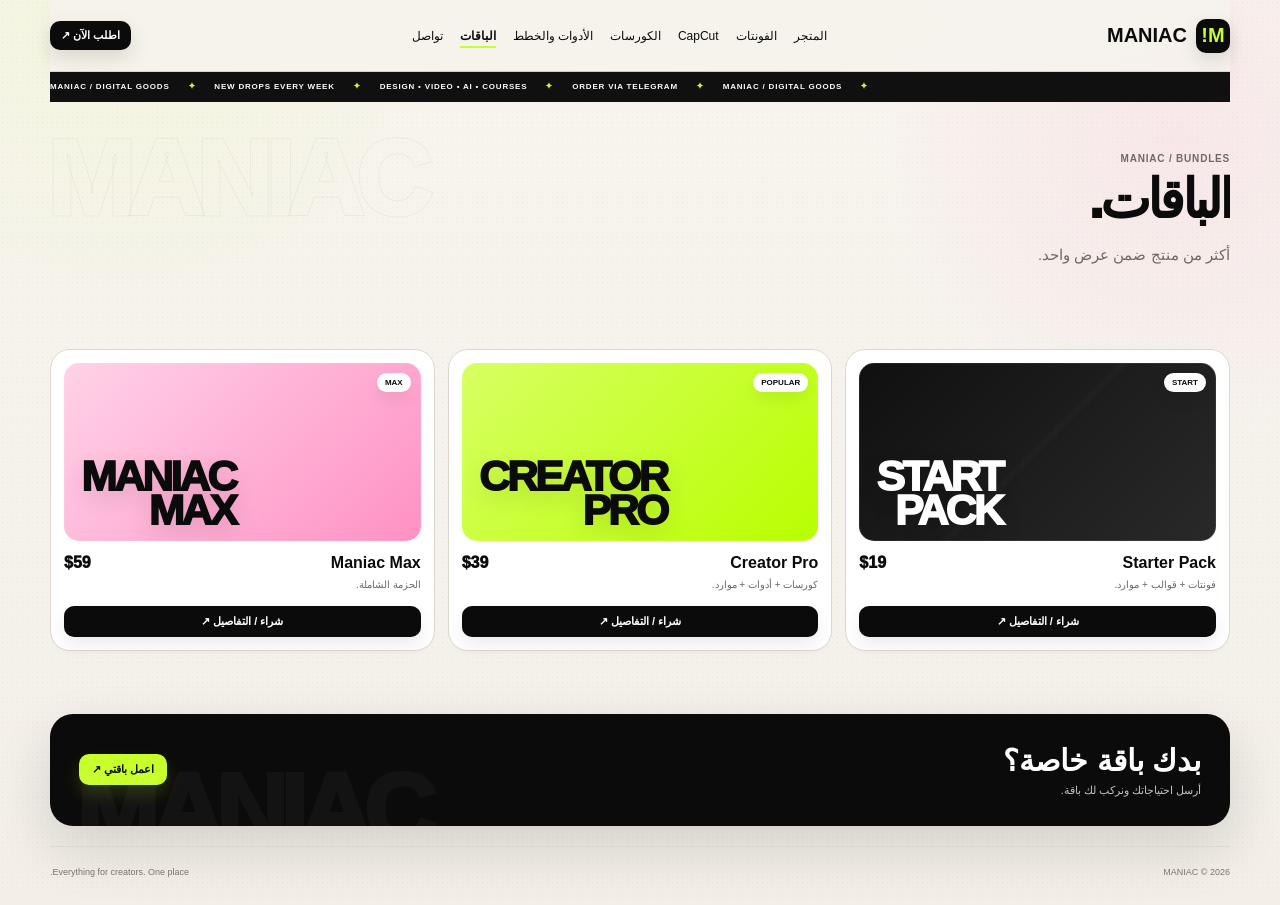
==== bundles.html @ 2a1a7b16 "Migrate Maniac to root-domain GitHub Pages" ====
<!doctype html><html lang="ar" dir="rtl"><head><meta charset="utf-8"><meta name="viewport" content="width=device-width,initial-scale=1"><title>الباقات. — Maniac</title><link rel="stylesheet" href="style.css"></head><body><div class="wrap"><nav><a class="logo" href="index.html"><span class="logoMark">M!</span><span>MANIAC</span></a><div class="nav"><a class="" href="shop.html">المتجر</a><a class="" href="fonts.html">الفونتات</a><a class="" href="capcut.html">CapCut</a><a class="" href="courses.html">الكورسات</a><a class="" href="tools.html">الأدوات والخطط</a><a class="active" href="bundles.html">الباقات</a><a class="" href="contact.html">تواصل</a></div><a class="navBtn" href="https://t.me/aabrahamdrbaa" target="_blank">اطلب الآن ↗</a></nav><div class="ticker"><div class="tickerTrack"><span>MANIAC / DIGITAL GOODS</span><i>✦</i><span>NEW DROPS EVERY WEEK</span><i>✦</i><span>DESIGN • VIDEO • AI • COURSES</span><i>✦</i><span>ORDER VIA TELEGRAM</span><i>✦</i><span>MANIAC / DIGITAL GOODS</span><i>✦</i></div></div><main><section class="pageHead"><span class="eyebrow">MANIAC / BUNDLES</span><h1>الباقات.</h1><p>أكثر من منتج ضمن عرض واحد.</p></section><section class="section"><div class="products"><article class="card"><div class="visual black"><span class="sticker">START</span><div class="art">START<br>PACK</div></div><div class="row"><div><h3>Starter Pack</h3><p>فونتات + قوالب + موارد.</p></div><div class="price">$19</div></div><a class="buy" href="https://t.me/aabrahamdrbaa" target="_blank">شراء / التفاصيل ↗</a></article><article class="card"><div class="visual lime"><span class="sticker">POPULAR</span><div class="art">CREATOR<br>PRO</div></div><div class="row"><div><h3>Creator Pro</h3><p>كورسات + أدوات + موارد.</p></div><div class="price">$39</div></div><a class="buy" href="https://t.me/aabrahamdrbaa" target="_blank">شراء / التفاصيل ↗</a></article><article class="card"><div class="visual pink"><span class="sticker">MAX</span><div class="art">MANIAC<br>MAX</div></div><div class="row"><div><h3>Maniac Max</h3><p>الحزمة الشاملة.</p></div><div class="price">$59</div></div><a class="buy" href="https://t.me/aabrahamdrbaa" target="_blank">شراء / التفاصيل ↗</a></article></div></section><section class="banner"><div><h2>بدك باقة خاصة؟</h2><p>أرسل احتياجاتك ونركب لك باقة.</p></div><a class="bannerBtn" href="https://t.me/aabrahamdrbaa" target="_blank">اعمل باقتي ↗</a></section></main><footer><span>MANIAC © 2026</span><span>Everything for creators. One place.</span></footer></div><div class="mobileBar"><a href="shop.html">المتجر</a><a href="bundles.html">الباقات</a><a class="mobileOrder" href="https://t.me/aabrahamdrbaa" target="_blank" rel="noopener">Telegram ↗</a></div></body></html>
---- style.css ----
:root{--ink:#0b0b0b;--paper:#f6f3ed;--muted:#6e6a63;--line:#ddd8cf;--lime:#c7ff2a;--pink:#ff4da6}*{box-sizing:border-box}body{margin:0;background:var(--paper);color:var(--ink);font-family:Inter,Arial,sans-serif;font-size:15px}a{text-decoration:none;color:inherit}.wrap{width:min(1180px,calc(100% - 34px));margin:auto}nav{height:72px;display:flex;align-items:center;justify-content:space-between;border-bottom:1px solid var(--line);gap:14px}.logo{display:flex;gap:9px;align-items:center;font-weight:900;font-size:20px;white-space:nowrap}.logoMark{width:34px;height:34px;border-radius:10px;background:#0b0b0b;color:var(--lime);display:grid;place-items:center}.nav{display:flex;gap:17px;font-size:12px;overflow:auto;white-space:nowrap;max-width:58vw}.nav a.active,.nav a:hover{font-weight:800}.navBtn,.buy{background:#0b0b0b;color:#fff;border-radius:10px;font-weight:800}.navBtn{padding:8px 11px;font-size:11px}.hero{padding:62px 0 34px;display:grid;grid-template-columns:1.2fr .8fr;gap:28px}.kicker{display:inline-flex;gap:6px;align-items:center;background:#fff;border:1px solid #cfc9bf;border-radius:99px;padding:6px 10px;font-size:10px;font-weight:800}.kicker i{width:6px;height:6px;border-radius:50%;background:var(--lime)}h1{font-size:clamp(44px,6.7vw,82px);line-height:.98;letter-spacing:-3.7px;margin:21px 0 17px;font-weight:950}.accent{position:relative;z-index:1}.accent:after{content:"";position:absolute;left:0;right:0;bottom:3px;height:13px;background:var(--lime);z-index:-1;transform:skewX(-8deg)}.lead,.pageHead p{font-size:15px;line-height:1.85;color:var(--muted);max-width:650px}.heroSide{background:#0b0b0b;color:#fff;border-radius:24px;padding:21px;min-height:305px;position:relative;overflow:hidden}.heroSide:before{content:"";position:absolute;width:220px;height:220px;border-radius:50%;background:var(--pink);filter:blur(52px);opacity:.3;left:-60px;bottom:-85px}.mini,.bigWord,.sideText,.pillRow{position:relative;z-index:2}.mini{display:flex;justify-content:space-between;color:#bbb7b0;font-size:10px}.bigWord{font-size:53px;font-weight:950;line-height:.9;letter-spacing:-3px;margin-top:58px}.bigWord span{color:var(--lime)}.sideText{font-size:12px;color:#c9c5bd;line-height:1.6;margin-top:17px}.pillRow{display:flex;gap:6px;flex-wrap:wrap;margin-top:14px}.pill,.tag{border-radius:99px;padding:6px 8px;font-size:9px}.pill{border:1px solid rgba(255,255,255,.14);color:#dedbd3}.tag{display:inline-block;background:#fff;border:1px solid rgba(0,0,0,.12);color:#444}.section{padding:53px 0}.head{display:flex;justify-content:space-between;align-items:end;margin-bottom:18px}.head h2{font-size:28px;margin:0}.head p{font-size:12px;color:var(--muted);margin:0}.pageHead{padding:46px 0 12px}.eyebrow{font-size:10px;color:var(--muted);font-weight:800;letter-spacing:.08em}.pageHead h1{font-size:54px;margin:8px 0 10px}.grid{display:grid;grid-template-columns:repeat(4,1fr);gap:10px}.cat{background:#fff;border:1px solid var(--line);border-radius:17px;padding:14px;min-height:132px;display:flex;flex-direction:column;justify-content:space-between}.icon{width:37px;height:37px;border-radius:11px;background:#0b0b0b;color:var(--lime);display:grid;place-items:center;font-weight:900;font-size:11px}.cat h3{font-size:14px;margin:11px 0 3px}.cat span{font-size:10px;color:var(--muted)}.products{display:grid;grid-template-columns:repeat(3,1fr);gap:13px}.card{background:#fff;border:1px solid var(--line);border-radius:20px;padding:13px}.visual{height:178px;border-radius:15px;position:relative;overflow:hidden;margin-bottom:13px}.black{background:linear-gradient(135deg,#101010,#292929)}.lime{background:linear-gradient(135deg,#d8ff62,#b8ff00)}.pink{background:linear-gradient(135deg,#ffd2e8,#ff91c3)}.sticker{position:absolute;top:10px;right:10px;background:#fff;border-radius:99px;padding:5px 8px;font-size:8px;font-weight:900}.art{position:absolute;left:17px;bottom:13px;font-size:43px;font-weight:950;line-height:.8;letter-spacing:-3px}.black .art{color:#fff}.lime .art,.pink .art{color:#0b0b0b}.row{display:flex;justify-content:space-between;gap:8px}.card h3{font-size:16px;margin:0 0 4px}.card p{font-size:10px;line-height:1.7;color:var(--muted);margin:0}.price{font-size:16px;font-weight:950;white-space:nowrap}.buy{display:block;text-align:center;padding:9px;margin-top:13px;font-size:11px}.note{font-size:8px;line-height:1.5;color:#8a867e;margin-top:9px}.split{display:grid;grid-template-columns:1fr 1fr;gap:13px}.panel{background:#fff;border:1px solid var(--line);border-radius:19px;padding:19px}.dark{background:#0b0b0b!important;color:#fff;border-color:#0b0b0b!important}.panel p{font-size:11px;line-height:1.8;color:var(--muted);margin:0}.dark p{color:#c6c1b9}.banner{background:#0b0b0b;color:#fff;border-radius:23px;padding:29px;display:flex;justify-content:space-between;align-items:center;gap:18px;margin:10px 0 20px}.banner h2{font-size:30px;margin:0 0 6px}.banner p{font-size:11px;color:#c6c1b9;margin:0}.bannerBtn{background:var(--lime);color:#0b0b0b;padding:9px 13px;border-radius:10px;font-size:11px;font-weight:900;white-space:nowrap}footer{border-top:1px solid var(--line);padding:20px 0 28px;display:flex;justify-content:space-between;color:#78736b;font-size:9px}@media(max-width:900px){.hero{grid-template-columns:1fr}.products{grid-template-columns:1fr 1fr}.grid{grid-template-columns:1fr 1fr}}@media(max-width:620px){.wrap{width:calc(100% - 20px)}nav{height:63px}.logo{font-size:18px}.logoMark{width:31px;height:31px}.nav{gap:12px;font-size:9px;max-width:47vw}.navBtn{font-size:10px;padding:7px 9px}.hero{padding:42px 0 20px}h1{font-size:clamp(39px,12.7vw,56px);letter-spacing:-2.5px}.lead{font-size:13px}.heroSide{min-height:230px;padding:17px;border-radius:19px}.bigWord{font-size:43px;margin-top:42px}.sideText{font-size:10px}.pill{font-size:8px}.section{padding:41px 0}.head{display:block}.head h2{font-size:24px;margin-bottom:5px}.pageHead{padding:35px 0 12px}.pageHead h1{font-size:39px;letter-spacing:-2px}.grid{gap:8px}.cat{padding:11px;min-height:112px;border-radius:14px}.icon{width:31px;height:31px}.cat h3{font-size:12px}.cat span{font-size:9px}.products{grid-template-columns:1fr}.visual{height:155px}.art{font-size:38px}.card h3{font-size:14px}.buy{font-size:10px;padding:8px}.split{grid-template-columns:1fr}.banner{display:block;padding:23px;border-radius:19px}.banner h2{font-size:24px}.bannerBtn{display:inline-block;margin-top:13px}footer{display:block}footer span{display:block;margin-top:5px}}
body{position:relative;background:radial-gradient(circle at 10% 0%,rgba(199,255,42,.09),transparent 24%),radial-gradient(circle at 92% 15%,rgba(255,77,166,.08),transparent 22%),linear-gradient(180deg,#f8f5ef 0%,var(--paper) 42%,#f3efe8 100%)}
body:before{content:"";position:fixed;inset:0;pointer-events:none;z-index:0;opacity:.3;background-image:radial-gradient(rgba(11,11,11,.12) .55px,transparent .55px);background-size:5px 5px;mix-blend-mode:multiply}
.wrap,nav,main,footer{position:relative;z-index:1}
nav{position:sticky;top:0;z-index:50;background:rgba(246,243,237,.86);backdrop-filter:blur(18px);-webkit-backdrop-filter:blur(18px);box-shadow:0 10px 28px rgba(11,11,11,.04)}
nav:after{content:"";position:absolute;left:0;right:0;bottom:-1px;height:1px;background:linear-gradient(90deg,transparent,#cfc8bc,transparent)}
.logoMark{box-shadow:0 7px 18px rgba(11,11,11,.12);transition:.25s}.logo:hover .logoMark{transform:rotate(-8deg) scale(1.05)}
.nav a{position:relative;padding:8px 0}.nav a:after{content:"";position:absolute;right:0;left:0;bottom:3px;height:2px;background:var(--lime);transform:scaleX(0);transform-origin:right;transition:.2s}.nav a:hover:after,.nav a.active:after{transform:scaleX(1)}
.navBtn{box-shadow:0 8px 20px rgba(11,11,11,.12);transition:.2s}.navBtn:hover{transform:translateY(-2px);box-shadow:0 12px 24px rgba(11,11,11,.17)}
.ticker{overflow:hidden;border-bottom:1px solid var(--line);background:#111;color:#fff;height:29px;display:flex;align-items:center}.tickerTrack{display:flex;align-items:center;gap:17px;white-space:nowrap;min-width:max-content;font-size:8px;font-weight:800;letter-spacing:.12em;animation:marquee 28s linear infinite}.ticker i{color:var(--lime);font-style:normal}@keyframes marquee{from{transform:translateX(0)}to{transform:translateX(-50%)}}
.hero{position:relative;isolation:isolate}.hero:before{content:"MANIAC";position:absolute;z-index:-1;left:-35px;top:20px;font-size:clamp(130px,20vw,250px);font-weight:950;letter-spacing:-14px;line-height:.75;color:transparent;-webkit-text-stroke:1px rgba(11,11,11,.055);pointer-events:none}
.hero>div:first-child{animation:rise .65s ease both}.heroSide{box-shadow:0 24px 65px rgba(11,11,11,.14);transform:rotate(-1deg);transition:.35s}.heroSide:hover{transform:translateY(-4px) rotate(0deg)}.heroSide:before{animation:float 7s ease-in-out infinite}
@keyframes rise{from{opacity:0;transform:translateY(15px)}to{opacity:1;transform:none}}@keyframes float{0%,100%{transform:translate(0,0)}50%{transform:translate(13px,-12px)}}
.featureLine{margin:0 0 18px;border-top:1px solid var(--line);border-bottom:1px solid var(--line);padding:12px 4px;display:flex;justify-content:space-between;gap:12px;overflow:hidden;color:#7a746c;font-size:9px;letter-spacing:.07em}.featureLine span{color:#9b958c}.featureLine b{color:#211f1c;font-size:9px}
.grid .cat,.card,.panel{box-shadow:0 2px 0 rgba(11,11,11,.015);transition:transform .22s ease,box-shadow .22s ease,border-color .22s ease}.grid .cat{position:relative;overflow:hidden}.grid .cat:before{content:"";position:absolute;right:0;top:0;width:0;height:2px;background:var(--lime);transition:.25s}.grid .cat:hover:before{width:100%}
.grid .cat:nth-child(3n) .icon{background:var(--pink);color:#0b0b0b}.grid .cat:nth-child(4n) .icon{background:var(--lime);color:#0b0b0b}.grid .cat:hover,.card:hover,.panel:hover{transform:translateY(-4px);box-shadow:0 18px 34px rgba(18,14,10,.08);border-color:#cbc4b8}
.visual{box-shadow:inset 0 0 0 1px rgba(255,255,255,.08)}.visual:after{content:"";position:absolute;inset:0;opacity:.35;background:linear-gradient(135deg,transparent 0 48%,rgba(255,255,255,.08) 49% 50%,transparent 51%),repeating-linear-gradient(90deg,transparent 0 31px,rgba(255,255,255,.055) 32px,transparent 33px)}.black:after{opacity:.25}.lime:after,.pink:after{opacity:.18}
.sticker{box-shadow:0 7px 15px rgba(0,0,0,.07)}.art{z-index:2;text-shadow:0 8px 25px rgba(0,0,0,.12)}
.buy{position:relative;overflow:hidden;transition:.2s;box-shadow:0 8px 18px rgba(11,11,11,.08)}.buy:hover{transform:translateY(-2px);box-shadow:0 12px 22px rgba(11,11,11,.16)}
.banner{box-shadow:0 22px 55px rgba(11,11,11,.14)}.banner:after{content:"MANIAC";position:absolute;left:25px;bottom:-42px;font-size:100px;font-weight:950;color:rgba(255,255,255,.035);letter-spacing:-8px;pointer-events:none}.bannerBtn{box-shadow:0 9px 18px rgba(199,255,42,.16);transition:.2s}.bannerBtn:hover{transform:translateY(-2px);box-shadow:0 13px 25px rgba(199,255,42,.24)}
.pageHead{position:relative;overflow:hidden}.pageHead:after{content:"MANIAC";position:absolute;left:-4px;top:18px;font-size:105px;font-weight:950;letter-spacing:-7px;color:transparent;-webkit-text-stroke:1px rgba(11,11,11,.045);pointer-events:none}.pageHead>*{position:relative;z-index:1}
.mobileBar{display:none}
@media(max-width:620px){
 body{padding-bottom:56px}.ticker{height:26px}.tickerTrack{font-size:7px;gap:13px}.hero:before{font-size:92px;left:-8px;top:30px;letter-spacing:-7px}.featureLine{justify-content:flex-start;gap:9px;overflow:auto;white-space:nowrap;padding:10px 2px}.featureLine b{font-size:8px}.pageHead:after{font-size:70px;top:20px;letter-spacing:-5px}
 .heroSide{transform:none}
 .mobileBar{position:fixed;display:grid;grid-template-columns:1fr 1fr 1.45fr;gap:6px;left:8px;right:8px;bottom:8px;padding:7px;background:rgba(11,11,11,.92);border:1px solid rgba(255,255,255,.1);border-radius:15px;box-shadow:0 15px 35px rgba(0,0,0,.2);backdrop-filter:blur(14px);z-index:80}
 .mobileBar a{color:#fff;text-align:center;padding:8px 5px;border-radius:9px;font-size:10px}.mobileBar .mobileOrder{background:var(--lime);color:#0b0b0b;font-weight:900}
}

/* 2026-09-21 mobile/bidi stability patch */
bdi{unicode-bidi:isolate}
.ticker{position:relative;display:flex;align-items:center;width:100%;height:30px;overflow:hidden;background:#111!important;color:#fff!important;border-bottom:1px solid #111;direction:ltr}
.tickerTrack{direction:ltr!important;display:flex!important;align-items:center;gap:18px;width:max-content;min-width:max-content;white-space:nowrap;flex-wrap:nowrap;font-size:8px;font-weight:800;letter-spacing:.1em;line-height:1;animation:marquee 24s linear infinite}
.tickerTrack span,.tickerTrack i{flex:0 0 auto;display:inline-block}
.tickerTrack i{color:var(--lime);font-style:normal;font-size:9px}
.featureLine{direction:ltr;display:grid;grid-template-columns:repeat(4,minmax(0,1fr));align-items:center;gap:10px;padding:11px 2px;overflow:visible;white-space:nowrap}
.featureItem{display:flex;align-items:baseline;justify-content:center;gap:6px;min-width:0;white-space:nowrap}
.featureItem span{direction:ltr;color:#9b958c;font-variant-numeric:tabular-nums}
.featureItem b{direction:rtl;unicode-bidi:isolate;color:#211f1c;font-size:9px}
.hero h1 bdi{unicode-bidi:isolate;direction:ltr;display:inline-block}
@media(max-width:620px){
  .ticker{height:27px}
  .tickerTrack{gap:14px;font-size:7px;letter-spacing:.08em;animation-duration:21s}
  .featureLine{grid-template-columns:repeat(4,minmax(105px,1fr));gap:8px;overflow-x:auto;overflow-y:hidden;scrollbar-width:none;padding:9px 1px}
  .featureLine::-webkit-scrollbar{display:none}
  .featureItem{justify-content:flex-start;gap:5px}
  .featureItem b{font-size:8px}
  h1{font-size:clamp(38px,11.3vw,52px);letter-spacing:-2.3px}
}
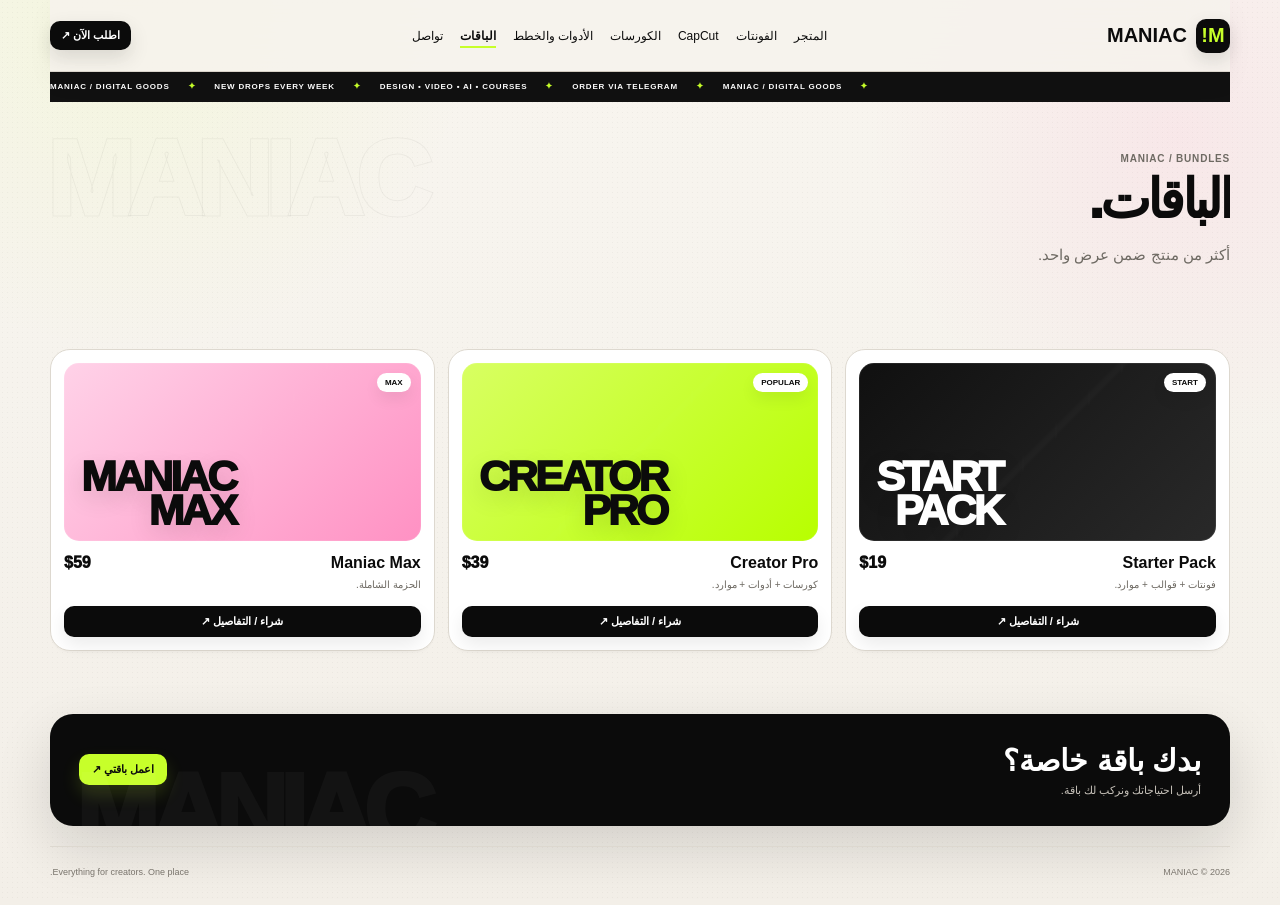
==== commit 47d32fc4: "Polish MANIAC site UX and accessibility" ====
--- a/bundles.html
+++ b/bundles.html
@@ -1 +1 @@
-<!doctype html><html lang="ar" dir="rtl"><head><meta charset="utf-8"><meta name="viewport" content="width=device-width,initial-scale=1"><title>الباقات. — Maniac</title><link rel="stylesheet" href="style.css"></head><body><div class="wrap"><nav><a class="logo" href="index.html"><span class="logoMark">M!</span><span>MANIAC</span></a><div class="nav"><a class="" href="shop.html">المتجر</a><a class="" href="fonts.html">الفونتات</a><a class="" href="capcut.html">CapCut</a><a class="" href="courses.html">الكورسات</a><a class="" href="tools.html">الأدوات والخطط</a><a class="active" href="bundles.html">الباقات</a><a class="" href="contact.html">تواصل</a></div><a class="navBtn" href="https://t.me/aabrahamdrbaa" target="_blank">اطلب الآن ↗</a></nav><div class="ticker"><div class="tickerTrack"><span>MANIAC / DIGITAL GOODS</span><i>✦</i><span>NEW DROPS EVERY WEEK</span><i>✦</i><span>DESIGN • VIDEO • AI • COURSES</span><i>✦</i><span>ORDER VIA TELEGRAM</span><i>✦</i><span>MANIAC / DIGITAL GOODS</span><i>✦</i></div></div><main><section class="pageHead"><span class="eyebrow">MANIAC / BUNDLES</span><h1>الباقات.</h1><p>أكثر من منتج ضمن عرض واحد.</p></section><section class="section"><div class="products"><article class="card"><div class="visual black"><span class="sticker">START</span><div class="art">START<br>PACK</div></div><div class="row"><div><h3>Starter Pack</h3><p>فونتات + قوالب + موارد.</p></div><div class="price">$19</div></div><a class="buy" href="https://t.me/aabrahamdrbaa" target="_blank">شراء / التفاصيل ↗</a></article><article class="card"><div class="visual lime"><span class="sticker">POPULAR</span><div class="art">CREATOR<br>PRO</div></div><div class="row"><div><h3>Creator Pro</h3><p>كورسات + أدوات + موارد.</p></div><div class="price">$39</div></div><a class="buy" href="https://t.me/aabrahamdrbaa" target="_blank">شراء / التفاصيل ↗</a></article><article class="card"><div class="visual pink"><span class="sticker">MAX</span><div class="art">MANIAC<br>MAX</div></div><div class="row"><div><h3>Maniac Max</h3><p>الحزمة الشاملة.</p></div><div class="price">$59</div></div><a class="buy" href="https://t.me/aabrahamdrbaa" target="_blank">شراء / التفاصيل ↗</a></article></div></section><section class="banner"><div><h2>بدك باقة خاصة؟</h2><p>أرسل احتياجاتك ونركب لك باقة.</p></div><a class="bannerBtn" href="https://t.me/aabrahamdrbaa" target="_blank">اعمل باقتي ↗</a></section></main><footer><span>MANIAC © 2026</span><span>Everything for creators. One place.</span></footer></div><div class="mobileBar"><a href="shop.html">المتجر</a><a href="bundles.html">الباقات</a><a class="mobileOrder" href="https://t.me/aabrahamdrbaa" target="_blank" rel="noopener">Telegram ↗</a></div></body></html>+<!doctype html><html lang="ar" dir="rtl"><head><meta charset="utf-8"><meta name="viewport" content="width=device-width,initial-scale=1"><title>الباقات. — Maniac</title><meta name="description" content="باقات MANIAC التي تجمع أكثر من منتج أو مورد ضمن عرض واحد، مع إمكانية طلب باقة مخصصة."><meta name="theme-color" content="#f6f3ed"><link rel="stylesheet" href="style.css?v=20260921c"></head><body><a class="skipLink" href="#main-content">تخطى إلى المحتوى</a><div class="wrap"><header><nav aria-label="التنقل الرئيسي"><a class="logo" href="index.html"><span class="logoMark" lang="en">M!</span><span lang="en">MANIAC</span></a><div class="nav"><a href="shop.html">المتجر</a><a href="fonts.html">الفونتات</a><a href="capcut.html">CapCut</a><a href="courses.html">الكورسات</a><a href="tools.html">الأدوات والخطط</a><a class="active" aria-current="page" href="bundles.html">الباقات</a><a href="contact.html">تواصل</a></div><a class="navBtn" href="https://t.me/aabrahamdrbaa" target="_blank" rel="noopener noreferrer">اطلب الآن ↗</a></nav></header><div class="ticker"><div class="tickerTrack"><span>MANIAC / DIGITAL GOODS</span><i>✦</i><span>NEW DROPS EVERY WEEK</span><i>✦</i><span>DESIGN • VIDEO • AI • COURSES</span><i>✦</i><span>ORDER VIA TELEGRAM</span><i>✦</i><span>MANIAC / DIGITAL GOODS</span><i>✦</i></div></div><main id="main-content"><section class="pageHead"><span class="eyebrow">MANIAC / BUNDLES</span><h1>الباقات.</h1><p>أكثر من منتج ضمن عرض واحد.</p></section><section class="section"><div class="products"><article class="card"><div class="visual black"><span class="sticker">START</span><div class="art">START<br>PACK</div></div><div class="row"><div><h3>Starter Pack</h3><p>فونتات + قوالب + موارد.</p></div><div class="price">$19</div></div><a class="buy" href="https://t.me/aabrahamdrbaa" target="_blank" rel="noopener noreferrer">شراء / التفاصيل ↗</a></article><article class="card"><div class="visual lime"><span class="sticker">POPULAR</span><div class="art">CREATOR<br>PRO</div></div><div class="row"><div><h3>Creator Pro</h3><p>كورسات + أدوات + موارد.</p></div><div class="price">$39</div></div><a class="buy" href="https://t.me/aabrahamdrbaa" target="_blank" rel="noopener noreferrer">شراء / التفاصيل ↗</a></article><article class="card"><div class="visual pink"><span class="sticker">MAX</span><div class="art">MANIAC<br>MAX</div></div><div class="row"><div><h3>Maniac Max</h3><p>الحزمة الشاملة.</p></div><div class="price">$59</div></div><a class="buy" href="https://t.me/aabrahamdrbaa" target="_blank" rel="noopener noreferrer">شراء / التفاصيل ↗</a></article></div></section><section class="banner"><div><h2>بدك باقة خاصة؟</h2><p>أرسل احتياجاتك ونركب لك باقة.</p></div><a class="bannerBtn" href="https://t.me/aabrahamdrbaa" target="_blank" rel="noopener noreferrer">اعمل باقتي ↗</a></section></main><footer><span>MANIAC © 2026</span><span>Everything for creators. One place.</span></footer></div><div class="mobileBar"><a href="shop.html">المتجر</a><a href="bundles.html">الباقات</a><a class="mobileOrder" href="https://t.me/aabrahamdrbaa" target="_blank" rel="noopener noreferrer">Telegram ↗</a></div></body></html>
--- a/style.css
+++ b/style.css
@@ -47,3 +47,34 @@
   .featureItem b{font-size:8px}
   h1{font-size:clamp(38px,11.3vw,52px);letter-spacing:-2.3px}
 }
+
+/* 2026-09-21 accessibility + interaction polish */
+html{-webkit-text-size-adjust:100%}
+.nav{scrollbar-width:none;-webkit-overflow-scrolling:touch}
+.nav::-webkit-scrollbar{display:none}
+
+.skipLink{position:fixed;top:10px;left:10px;z-index:120;background:var(--ink);color:#fff;border:2px solid var(--lime);border-radius:10px;padding:10px 13px;font-size:11px;font-weight:900;transform:translateY(-160%);transition:transform .2s ease}
+.skipLink:focus-visible{transform:translateY(0)}
+a:focus-visible{outline:2px solid var(--lime);outline-offset:3px}
+.banner{position:relative;overflow:hidden}
+
+.steps{display:grid;grid-template-columns:repeat(3,1fr);gap:13px}
+.step{background:#fff;border:1px solid var(--line);border-radius:19px;padding:18px;display:flex;gap:14px;align-items:flex-start;min-height:128px;box-shadow:0 2px 0 rgba(11,11,11,.015);transition:transform .22s ease,box-shadow .22s ease,border-color .22s ease}
+.step:hover{transform:translateY(-4px);box-shadow:0 18px 34px rgba(18,14,10,.08);border-color:#cbc4b8}
+.stepNo{flex:0 0 auto;width:40px;height:40px;border-radius:12px;background:var(--lime);color:var(--ink);display:grid;place-items:center;font-size:11px;font-weight:950;font-variant-numeric:tabular-nums}
+.step h3{font-size:15px;margin:1px 0 5px}
+.step p{font-size:10px;line-height:1.8;color:var(--muted);margin:0}
+
+@media(max-width:900px){
+  .steps{grid-template-columns:1fr}
+}
+@media(max-width:620px){
+  .mobileBar a{min-height:44px;display:flex;align-items:center;justify-content:center;padding:8px 6px;font-size:11px}
+  .step{min-height:0;padding:15px}
+}
+@media(prefers-reduced-motion:reduce){
+  html{scroll-behavior:auto!important}
+  *,*::before,*::after{animation-duration:.01ms!important;animation-iteration-count:1!important;transition-duration:.01ms!important}
+  .tickerTrack{animation:none!important}
+  .hero>div:first-child,.heroSide:before{animation:none!important}
+}
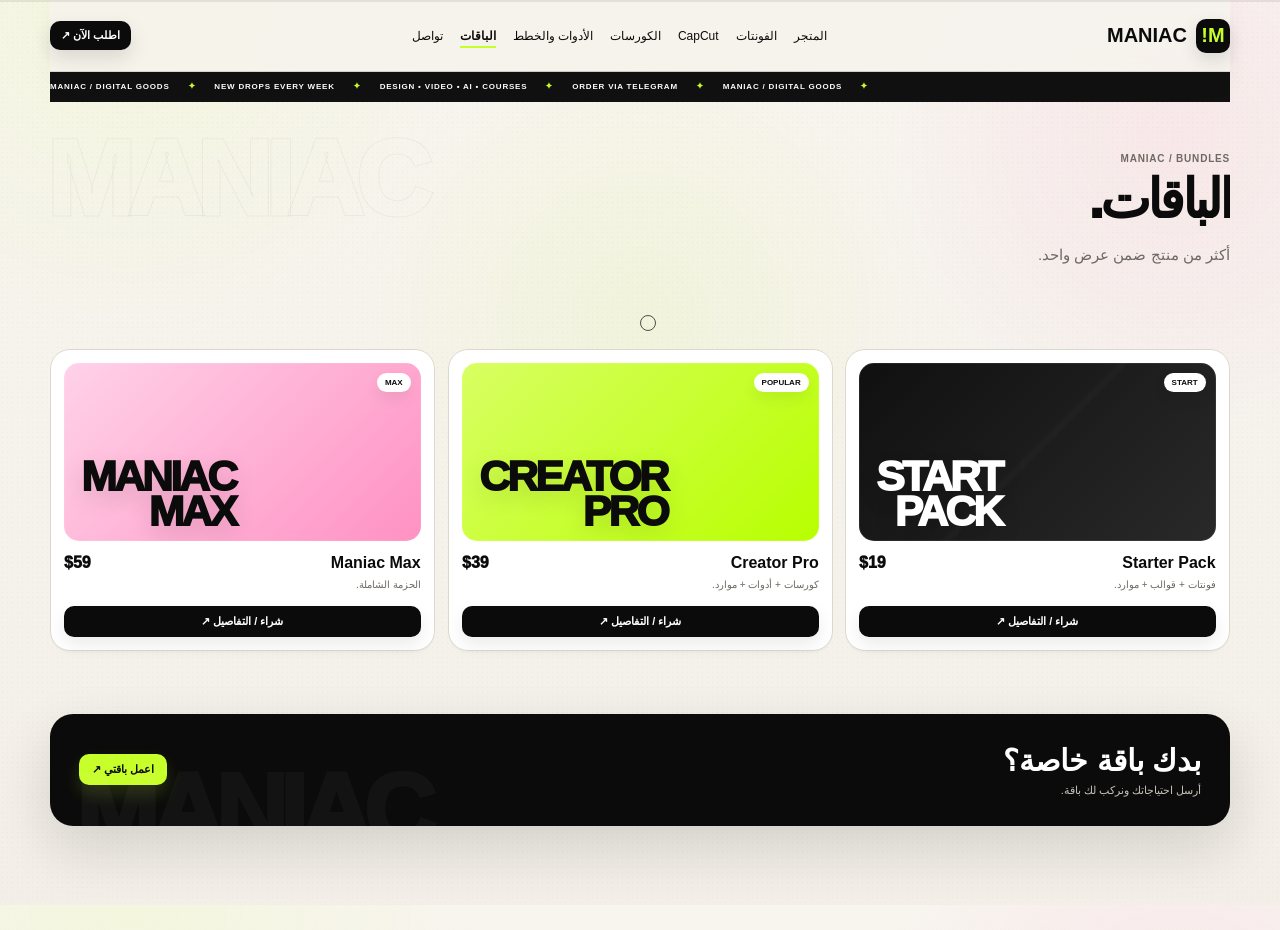
==== commit 3a99ee7f: "Add cinematic motion system and micro-interactions" ====
--- a/bundles.html
+++ b/bundles.html
@@ -1 +1 @@
-<!doctype html><html lang="ar" dir="rtl"><head><meta charset="utf-8"><meta name="viewport" content="width=device-width,initial-scale=1"><title>الباقات. — Maniac</title><meta name="description" content="باقات MANIAC التي تجمع أكثر من منتج أو مورد ضمن عرض واحد، مع إمكانية طلب باقة مخصصة."><meta name="theme-color" content="#f6f3ed"><link rel="stylesheet" href="style.css?v=20260921c"></head><body><a class="skipLink" href="#main-content">تخطى إلى المحتوى</a><div class="wrap"><header><nav aria-label="التنقل الرئيسي"><a class="logo" href="index.html"><span class="logoMark" lang="en">M!</span><span lang="en">MANIAC</span></a><div class="nav"><a href="shop.html">المتجر</a><a href="fonts.html">الفونتات</a><a href="capcut.html">CapCut</a><a href="courses.html">الكورسات</a><a href="tools.html">الأدوات والخطط</a><a class="active" aria-current="page" href="bundles.html">الباقات</a><a href="contact.html">تواصل</a></div><a class="navBtn" href="https://t.me/aabrahamdrbaa" target="_blank" rel="noopener noreferrer">اطلب الآن ↗</a></nav></header><div class="ticker"><div class="tickerTrack"><span>MANIAC / DIGITAL GOODS</span><i>✦</i><span>NEW DROPS EVERY WEEK</span><i>✦</i><span>DESIGN • VIDEO • AI • COURSES</span><i>✦</i><span>ORDER VIA TELEGRAM</span><i>✦</i><span>MANIAC / DIGITAL GOODS</span><i>✦</i></div></div><main id="main-content"><section class="pageHead"><span class="eyebrow">MANIAC / BUNDLES</span><h1>الباقات.</h1><p>أكثر من منتج ضمن عرض واحد.</p></section><section class="section"><div class="products"><article class="card"><div class="visual black"><span class="sticker">START</span><div class="art">START<br>PACK</div></div><div class="row"><div><h3>Starter Pack</h3><p>فونتات + قوالب + موارد.</p></div><div class="price">$19</div></div><a class="buy" href="https://t.me/aabrahamdrbaa" target="_blank" rel="noopener noreferrer">شراء / التفاصيل ↗</a></article><article class="card"><div class="visual lime"><span class="sticker">POPULAR</span><div class="art">CREATOR<br>PRO</div></div><div class="row"><div><h3>Creator Pro</h3><p>كورسات + أدوات + موارد.</p></div><div class="price">$39</div></div><a class="buy" href="https://t.me/aabrahamdrbaa" target="_blank" rel="noopener noreferrer">شراء / التفاصيل ↗</a></article><article class="card"><div class="visual pink"><span class="sticker">MAX</span><div class="art">MANIAC<br>MAX</div></div><div class="row"><div><h3>Maniac Max</h3><p>الحزمة الشاملة.</p></div><div class="price">$59</div></div><a class="buy" href="https://t.me/aabrahamdrbaa" target="_blank" rel="noopener noreferrer">شراء / التفاصيل ↗</a></article></div></section><section class="banner"><div><h2>بدك باقة خاصة؟</h2><p>أرسل احتياجاتك ونركب لك باقة.</p></div><a class="bannerBtn" href="https://t.me/aabrahamdrbaa" target="_blank" rel="noopener noreferrer">اعمل باقتي ↗</a></section></main><footer><span>MANIAC © 2026</span><span>Everything for creators. One place.</span></footer></div><div class="mobileBar"><a href="shop.html">المتجر</a><a href="bundles.html">الباقات</a><a class="mobileOrder" href="https://t.me/aabrahamdrbaa" target="_blank" rel="noopener noreferrer">Telegram ↗</a></div></body></html>+<!doctype html><html lang="ar" dir="rtl"><head><meta charset="utf-8"><meta name="viewport" content="width=device-width,initial-scale=1"><title>الباقات. — Maniac</title><meta name="description" content="باقات MANIAC التي تجمع أكثر من منتج أو مورد ضمن عرض واحد، مع إمكانية طلب باقة مخصصة."><meta name="theme-color" content="#0b0b0b"><meta name="application-name" content="MANIAC"><meta name="apple-mobile-web-app-title" content="MANIAC"><meta property="og:site_name" content="MANIAC"><meta property="og:type" content="website"><meta property="og:title" content="الباقات. — Maniac"><meta property="og:description" content="باقات MANIAC التي تجمع أكثر من منتج أو مورد ضمن عرض واحد، مع إمكانية طلب باقة مخصصة."><meta name="twitter:card" content="summary"><link rel="icon" href="/favicon.ico" sizes="any"><link rel="icon" href="/favicon.svg" type="image/svg+xml"><link rel="manifest" href="/manifest.json"><link rel="stylesheet" href="style.css?v=20260921f"></head><body><a class="skipLink" href="#main-content">تخطى إلى المحتوى</a><div class="wrap"><header><nav aria-label="التنقل الرئيسي"><a class="logo" href="index.html"><span class="logoMark" lang="en">M!</span><span lang="en">MANIAC</span></a><div class="nav"><a href="shop.html">المتجر</a><a href="fonts.html">الفونتات</a><a href="capcut.html">CapCut</a><a href="courses.html">الكورسات</a><a href="tools.html">الأدوات والخطط</a><a class="active" aria-current="page" href="bundles.html">الباقات</a><a href="contact.html">تواصل</a></div><a class="navBtn" href="https://t.me/aabrahamdrbaa" target="_blank" rel="noopener noreferrer">اطلب الآن ↗</a></nav></header><div class="ticker"><div class="tickerTrack"><span>MANIAC / DIGITAL GOODS</span><i>✦</i><span>NEW DROPS EVERY WEEK</span><i>✦</i><span>DESIGN • VIDEO • AI • COURSES</span><i>✦</i><span>ORDER VIA TELEGRAM</span><i>✦</i><span>MANIAC / DIGITAL GOODS</span><i>✦</i></div></div><main id="main-content"><section class="pageHead"><span class="eyebrow">MANIAC / BUNDLES</span><h1>الباقات.</h1><p>أكثر من منتج ضمن عرض واحد.</p></section><section class="section"><div class="products"><article class="card"><div class="visual black"><span class="sticker">START</span><div class="art">START<br>PACK</div></div><div class="row"><div><h3>Starter Pack</h3><p>فونتات + قوالب + موارد.</p></div><div class="price">$19</div></div><a class="buy" href="https://t.me/aabrahamdrbaa" target="_blank" rel="noopener noreferrer">شراء / التفاصيل ↗</a></article><article class="card"><div class="visual lime"><span class="sticker">POPULAR</span><div class="art">CREATOR<br>PRO</div></div><div class="row"><div><h3>Creator Pro</h3><p>كورسات + أدوات + موارد.</p></div><div class="price">$39</div></div><a class="buy" href="https://t.me/aabrahamdrbaa" target="_blank" rel="noopener noreferrer">شراء / التفاصيل ↗</a></article><article class="card"><div class="visual pink"><span class="sticker">MAX</span><div class="art">MANIAC<br>MAX</div></div><div class="row"><div><h3>Maniac Max</h3><p>الحزمة الشاملة.</p></div><div class="price">$59</div></div><a class="buy" href="https://t.me/aabrahamdrbaa" target="_blank" rel="noopener noreferrer">شراء / التفاصيل ↗</a></article></div></section><section class="banner"><div><h2>بدك باقة خاصة؟</h2><p>أرسل احتياجاتك ونركب لك باقة.</p></div><a class="bannerBtn" href="https://t.me/aabrahamdrbaa" target="_blank" rel="noopener noreferrer">اعمل باقتي ↗</a></section></main><footer><span>MANIAC © 2026</span><span>Everything for creators. One place.</span></footer></div><div class="mobileBar"><a href="shop.html">المتجر</a><a href="bundles.html">الباقات</a><a class="mobileOrder" href="https://t.me/aabrahamdrbaa" target="_blank" rel="noopener noreferrer">Telegram ↗</a></div><script defer src="script.js?v=20260921a"></script></body></html>
--- a/style.css
+++ b/style.css
@@ -78,3 +78,53 @@
   .tickerTrack{animation:none!important}
   .hero>div:first-child,.heroSide:before{animation:none!important}
 }
+
+/* 2026-09-21 overflow guard */
+html,body{overflow-x:clip}
+
+/* Real product photography for storefront cards */
+.visual.photo{isolation:isolate;background:#111;box-shadow:inset 0 0 0 1px rgba(255,255,255,.07)}
+.visual.photo img{position:absolute;inset:0;width:100%;height:100%;object-fit:cover;display:block;z-index:0;filter:saturate(.92) contrast(1.04);transition:transform .38s ease,filter .38s ease}
+.visual.photo::before{content:"";position:absolute;inset:0;z-index:1;background:linear-gradient(180deg,rgba(0,0,0,.04) 10%,rgba(0,0,0,.18) 46%,rgba(0,0,0,.76) 100%)}
+.visual.photo::after{content:"";position:absolute;inset:0;z-index:1;background:linear-gradient(135deg,rgba(255,255,255,.12),transparent 44%)}
+.visual.photo .sticker,.visual.photo .art{z-index:2}
+.visual.photo .art{color:#fff;text-shadow:0 5px 18px rgba(0,0,0,.42);font-size:34px;line-height:.84}
+.visual.photo:hover img{transform:scale(1.055);filter:saturate(1) contrast(1.05)}
+@media (max-width:620px){
+  .visual.photo .art{font-size:30px}
+}
+
+/* MANIAC FX — 2026 interaction layer */
+.js .fx-reveal{opacity:0;transform:translate3d(0,26px,0) scale(.985);transition:opacity .72s cubic-bezier(.2,.7,.2,1),transform .72s cubic-bezier(.2,.7,.2,1);transition-delay:calc(var(--fx-i,0) * 55ms)}
+.js .fx-reveal.is-visible{opacity:1;transform:none}
+.fx-progress{position:fixed;top:0;left:0;right:0;height:2px;z-index:9999;pointer-events:none;background:rgba(11,11,11,.08)}
+.fx-progress span{display:block;width:100%;height:100%;background:linear-gradient(90deg,var(--lime),var(--pink));transform:scaleX(0);transform-origin:left center;box-shadow:0 0 14px rgba(199,255,42,.28)}
+.fx-veil{position:fixed;inset:0;z-index:9998;display:grid;place-items:center;background:var(--paper);transition:opacity .62s cubic-bezier(.2,.75,.2,1),visibility .62s;pointer-events:none}
+.fx-veil-mark{font-weight:950;font-size:clamp(70px,14vw,150px);letter-spacing:-.08em;line-height:.8;color:var(--ink);text-shadow:10px 10px 0 rgba(199,255,42,.72);animation:fxMark .75s cubic-bezier(.2,.7,.2,1) both}
+.fx-veil-line{position:absolute;left:50%;bottom:25%;width:min(260px,38vw);height:2px;background:rgba(11,11,11,.12);overflow:hidden;transform:translateX(-50%)}
+.fx-veil-line span{display:block;width:100%;height:100%;background:linear-gradient(90deg,var(--pink),var(--lime));transform:translateX(-100%);animation:fxLine 1s cubic-bezier(.7,0,.2,1) .08s both}
+body.is-ready .fx-veil{opacity:0;visibility:hidden}
+body.page-leave .fx-veil{opacity:1;visibility:visible;transition-duration:.32s}
+body.page-leave .fx-veil-mark{animation:fxExit .25s ease both}
+.fx-cursor{position:fixed;left:0;top:0;width:16px;height:16px;border:1px solid rgba(11,11,11,.7);border-radius:50%;z-index:9997;pointer-events:none;mix-blend-mode:multiply;transition:width .2s ease,height .2s ease,margin .2s ease,background .2s ease,border-color .2s ease}
+.fx-cursor.is-hover{width:34px;height:34px;margin:-9px 0 0 -9px;border-color:rgba(199,255,42,.9);background:rgba(199,255,42,.13)}
+body.fx-pointer::after{content:"";position:fixed;inset:0;z-index:0;pointer-events:none;background:radial-gradient(420px circle at var(--spot-x,50%) var(--spot-y,35%),rgba(199,255,42,.09),transparent 68%);mix-blend-mode:multiply}
+.navBtn,.buy,.bannerBtn,.mobileOrder,.kicker,.pill{transform:translate3d(var(--mx,0),var(--my,0),0);transition:transform .18s ease,box-shadow .2s ease}
+.visual.photo img{will-change:transform}
+.visual.photo:hover img{filter:saturate(1.05) contrast(1.06)}
+.card,.category,.panel,.step,.heroSide{will-change:transform}
+.card:hover .visual.photo::after{opacity:.65}
+@keyframes fxMark{from{opacity:0;transform:scale(.72) rotate(-7deg)}to{opacity:1;transform:none}}
+@keyframes fxLine{to{transform:none}}
+@keyframes fxExit{to{opacity:0;transform:translateY(-10px) scale(1.05)}}
+@media (hover:hover) and (pointer:fine){
+  .card .visual,.heroSide,.banner{transition:transform .35s cubic-bezier(.2,.7,.2,1),box-shadow .35s ease}
+  .card:hover .visual{transform:translateY(-4px) scale(1.01)}
+  .heroSide:hover{transform:translateY(-4px) rotate(.25deg)}
+}
+@media (prefers-reduced-motion:reduce){
+  .fx-veil,.fx-reveal{transition:none!important}
+  .fx-veil-mark,.fx-veil-line span{animation:none!important}
+  .fx-cursor{display:none}
+  .fx-reveal{opacity:1!important;transform:none!important}
+}
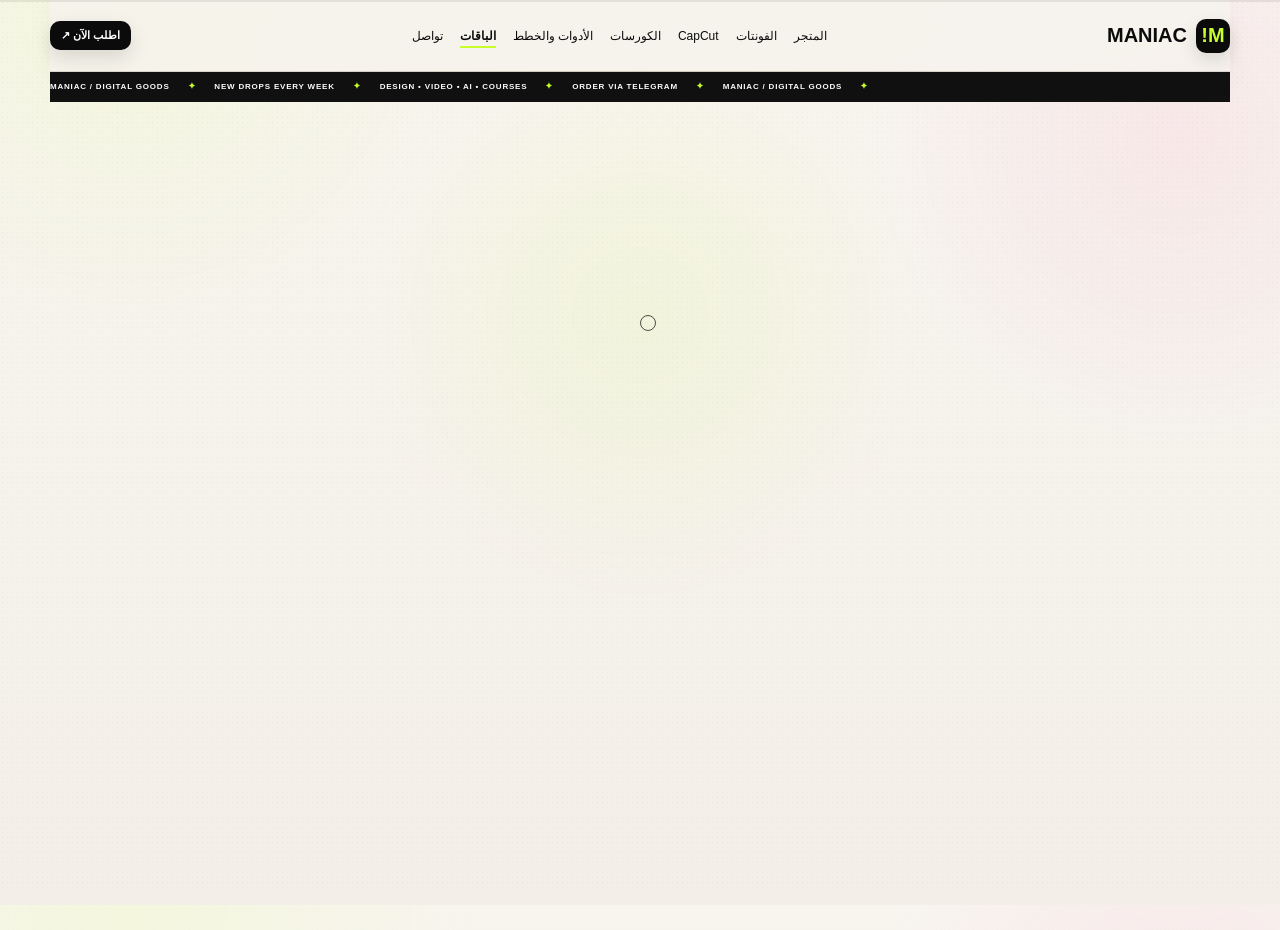
==== commit 70a3ea94: "Harden MANIAC site security and CI checks" ====
--- a/bundles.html
+++ b/bundles.html
@@ -1 +1 @@
-<!doctype html><html lang="ar" dir="rtl"><head><meta charset="utf-8"><meta name="viewport" content="width=device-width,initial-scale=1"><title>الباقات. — Maniac</title><meta name="description" content="باقات MANIAC التي تجمع أكثر من منتج أو مورد ضمن عرض واحد، مع إمكانية طلب باقة مخصصة."><meta name="theme-color" content="#0b0b0b"><meta name="application-name" content="MANIAC"><meta name="apple-mobile-web-app-title" content="MANIAC"><meta property="og:site_name" content="MANIAC"><meta property="og:type" content="website"><meta property="og:title" content="الباقات. — Maniac"><meta property="og:description" content="باقات MANIAC التي تجمع أكثر من منتج أو مورد ضمن عرض واحد، مع إمكانية طلب باقة مخصصة."><meta name="twitter:card" content="summary"><link rel="icon" href="/favicon.ico" sizes="any"><link rel="icon" href="/favicon.svg" type="image/svg+xml"><link rel="manifest" href="/manifest.json"><link rel="stylesheet" href="style.css?v=20260921f"></head><body><a class="skipLink" href="#main-content">تخطى إلى المحتوى</a><div class="wrap"><header><nav aria-label="التنقل الرئيسي"><a class="logo" href="index.html"><span class="logoMark" lang="en">M!</span><span lang="en">MANIAC</span></a><div class="nav"><a href="shop.html">المتجر</a><a href="fonts.html">الفونتات</a><a href="capcut.html">CapCut</a><a href="courses.html">الكورسات</a><a href="tools.html">الأدوات والخطط</a><a class="active" aria-current="page" href="bundles.html">الباقات</a><a href="contact.html">تواصل</a></div><a class="navBtn" href="https://t.me/aabrahamdrbaa" target="_blank" rel="noopener noreferrer">اطلب الآن ↗</a></nav></header><div class="ticker"><div class="tickerTrack"><span>MANIAC / DIGITAL GOODS</span><i>✦</i><span>NEW DROPS EVERY WEEK</span><i>✦</i><span>DESIGN • VIDEO • AI • COURSES</span><i>✦</i><span>ORDER VIA TELEGRAM</span><i>✦</i><span>MANIAC / DIGITAL GOODS</span><i>✦</i></div></div><main id="main-content"><section class="pageHead"><span class="eyebrow">MANIAC / BUNDLES</span><h1>الباقات.</h1><p>أكثر من منتج ضمن عرض واحد.</p></section><section class="section"><div class="products"><article class="card"><div class="visual black"><span class="sticker">START</span><div class="art">START<br>PACK</div></div><div class="row"><div><h3>Starter Pack</h3><p>فونتات + قوالب + موارد.</p></div><div class="price">$19</div></div><a class="buy" href="https://t.me/aabrahamdrbaa" target="_blank" rel="noopener noreferrer">شراء / التفاصيل ↗</a></article><article class="card"><div class="visual lime"><span class="sticker">POPULAR</span><div class="art">CREATOR<br>PRO</div></div><div class="row"><div><h3>Creator Pro</h3><p>كورسات + أدوات + موارد.</p></div><div class="price">$39</div></div><a class="buy" href="https://t.me/aabrahamdrbaa" target="_blank" rel="noopener noreferrer">شراء / التفاصيل ↗</a></article><article class="card"><div class="visual pink"><span class="sticker">MAX</span><div class="art">MANIAC<br>MAX</div></div><div class="row"><div><h3>Maniac Max</h3><p>الحزمة الشاملة.</p></div><div class="price">$59</div></div><a class="buy" href="https://t.me/aabrahamdrbaa" target="_blank" rel="noopener noreferrer">شراء / التفاصيل ↗</a></article></div></section><section class="banner"><div><h2>بدك باقة خاصة؟</h2><p>أرسل احتياجاتك ونركب لك باقة.</p></div><a class="bannerBtn" href="https://t.me/aabrahamdrbaa" target="_blank" rel="noopener noreferrer">اعمل باقتي ↗</a></section></main><footer><span>MANIAC © 2026</span><span>Everything for creators. One place.</span></footer></div><div class="mobileBar"><a href="shop.html">المتجر</a><a href="bundles.html">الباقات</a><a class="mobileOrder" href="https://t.me/aabrahamdrbaa" target="_blank" rel="noopener noreferrer">Telegram ↗</a></div><script defer src="script.js?v=20260921a"></script></body></html>+<!doctype html><html lang="ar" dir="rtl"><head><meta charset="utf-8"><meta name="viewport" content="width=device-width,initial-scale=1"><meta http-equiv="Content-Security-Policy" content="default-src 'self'; base-uri 'self'; form-action 'self'; object-src 'none'; script-src 'self'; script-src-attr 'none'; style-src 'self'; style-src-attr 'none'; img-src 'self' https://images.unsplash.com; font-src 'self'; media-src 'self'; connect-src 'self'; manifest-src 'self'; worker-src 'self'; upgrade-insecure-requests"><meta name="referrer" content="strict-origin-when-cross-origin"><title>الباقات. — Maniac</title><meta name="description" content="باقات MANIAC التي تجمع أكثر من منتج أو مورد ضمن عرض واحد، مع إمكانية طلب باقة مخصصة."><meta name="theme-color" content="#0b0b0b"><meta name="application-name" content="MANIAC"><meta name="apple-mobile-web-app-title" content="MANIAC"><meta property="og:site_name" content="MANIAC"><meta property="og:type" content="website"><meta property="og:title" content="الباقات. — Maniac"><meta property="og:description" content="باقات MANIAC التي تجمع أكثر من منتج أو مورد ضمن عرض واحد، مع إمكانية طلب باقة مخصصة."><meta name="twitter:card" content="summary"><link rel="icon" href="/favicon.ico" sizes="any"><link rel="icon" href="/favicon.svg" type="image/svg+xml"><link rel="manifest" href="/manifest.json"><link rel="stylesheet" href="style.css?v=20260921g"></head><body><a class="skipLink" href="#main-content">تخطى إلى المحتوى</a><div class="wrap"><header><nav aria-label="التنقل الرئيسي"><a class="logo" href="index.html"><span class="logoMark" lang="en">M!</span><span lang="en">MANIAC</span></a><div class="nav"><a href="shop.html">المتجر</a><a href="fonts.html">الفونتات</a><a href="capcut.html">CapCut</a><a href="courses.html">الكورسات</a><a href="tools.html">الأدوات والخطط</a><a class="active" aria-current="page" href="bundles.html">الباقات</a><a href="contact.html">تواصل</a></div><a class="navBtn" href="https://t.me/aabrahamdrbaa" target="_blank" rel="noopener noreferrer">اطلب الآن ↗</a></nav></header><div class="ticker"><div class="tickerTrack"><span>MANIAC / DIGITAL GOODS</span><i>✦</i><span>NEW DROPS EVERY WEEK</span><i>✦</i><span>DESIGN • VIDEO • AI • COURSES</span><i>✦</i><span>ORDER VIA TELEGRAM</span><i>✦</i><span>MANIAC / DIGITAL GOODS</span><i>✦</i></div></div><main id="main-content"><section class="pageHead"><span class="eyebrow">MANIAC / BUNDLES</span><h1>الباقات.</h1><p>أكثر من منتج ضمن عرض واحد.</p></section><section class="section"><div class="products"><article class="card"><div class="visual black"><span class="sticker">START</span><div class="art">START<br>PACK</div></div><div class="row"><div><h3>Starter Pack</h3><p>فونتات + قوالب + موارد.</p></div><div class="price">$19</div></div><a class="buy" href="https://t.me/aabrahamdrbaa" target="_blank" rel="noopener noreferrer">شراء / التفاصيل ↗</a></article><article class="card"><div class="visual lime"><span class="sticker">POPULAR</span><div class="art">CREATOR<br>PRO</div></div><div class="row"><div><h3>Creator Pro</h3><p>كورسات + أدوات + موارد.</p></div><div class="price">$39</div></div><a class="buy" href="https://t.me/aabrahamdrbaa" target="_blank" rel="noopener noreferrer">شراء / التفاصيل ↗</a></article><article class="card"><div class="visual pink"><span class="sticker">MAX</span><div class="art">MANIAC<br>MAX</div></div><div class="row"><div><h3>Maniac Max</h3><p>الحزمة الشاملة.</p></div><div class="price">$59</div></div><a class="buy" href="https://t.me/aabrahamdrbaa" target="_blank" rel="noopener noreferrer">شراء / التفاصيل ↗</a></article></div></section><section class="banner"><div><h2>بدك باقة خاصة؟</h2><p>أرسل احتياجاتك ونركب لك باقة.</p></div><a class="bannerBtn" href="https://t.me/aabrahamdrbaa" target="_blank" rel="noopener noreferrer">اعمل باقتي ↗</a></section></main><footer><span>MANIAC © 2026</span><span>Everything for creators. One place.</span></footer></div><div class="mobileBar"><a href="shop.html">المتجر</a><a href="bundles.html">الباقات</a><a class="mobileOrder" href="https://t.me/aabrahamdrbaa" target="_blank" rel="noopener noreferrer">Telegram ↗</a></div><script defer src="script.js?v=20260921b"></script></body></html>
--- a/style.css
+++ b/style.css
@@ -128,3 +128,7 @@
   .fx-cursor{display:none}
   .fx-reveal{opacity:1!important;transform:none!important}
 }
+
+
+/* Security/CSP cleanup */
+.inlineBannerBtn{display:inline-block;margin-top:14px}
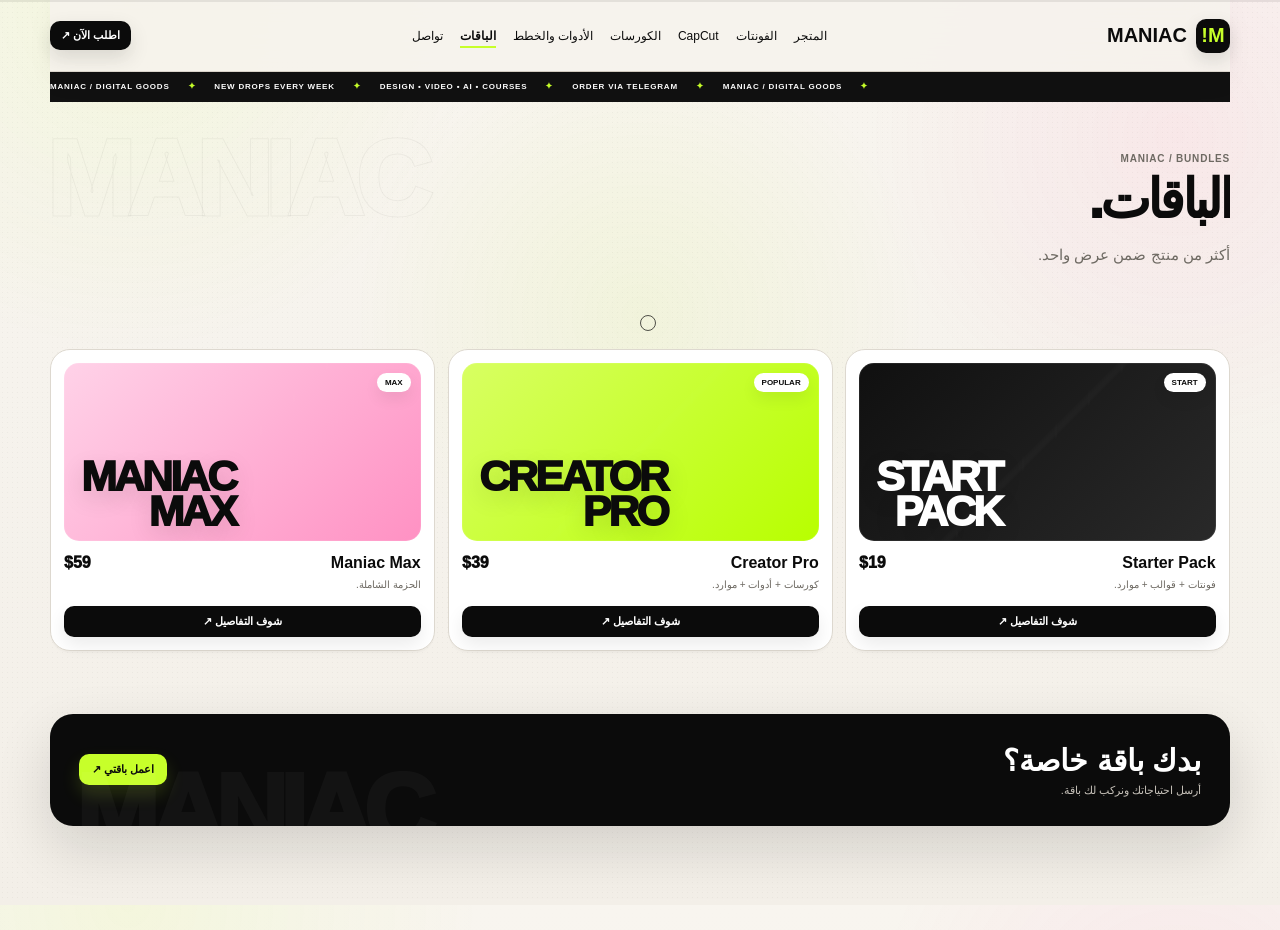
==== commit bd1db145: "Add canonical URLs and sitemap discovery" ====
--- a/bundles.html
+++ b/bundles.html
@@ -1 +1 @@
-<!doctype html><html lang="ar" dir="rtl"><head><meta charset="utf-8"><meta name="viewport" content="width=device-width,initial-scale=1"><meta http-equiv="Content-Security-Policy" content="default-src 'self'; base-uri 'self'; form-action 'self'; object-src 'none'; script-src 'self'; script-src-attr 'none'; style-src 'self'; style-src-attr 'none'; img-src 'self' https://images.unsplash.com; font-src 'self'; media-src 'self'; connect-src 'self'; manifest-src 'self'; worker-src 'self'; upgrade-insecure-requests"><meta name="referrer" content="strict-origin-when-cross-origin"><title>الباقات. — Maniac</title><meta name="description" content="باقات MANIAC التي تجمع أكثر من منتج أو مورد ضمن عرض واحد، مع إمكانية طلب باقة مخصصة."><meta name="theme-color" content="#0b0b0b"><meta name="application-name" content="MANIAC"><meta name="apple-mobile-web-app-title" content="MANIAC"><meta property="og:site_name" content="MANIAC"><meta property="og:type" content="website"><meta property="og:title" content="الباقات. — Maniac"><meta property="og:description" content="باقات MANIAC التي تجمع أكثر من منتج أو مورد ضمن عرض واحد، مع إمكانية طلب باقة مخصصة."><meta name="twitter:card" content="summary"><link rel="icon" href="/favicon.ico" sizes="any"><link rel="icon" href="/favicon.svg" type="image/svg+xml"><link rel="manifest" href="/manifest.json"><link rel="stylesheet" href="style.css?v=20260921g"></head><body><a class="skipLink" href="#main-content">تخطى إلى المحتوى</a><div class="wrap"><header><nav aria-label="التنقل الرئيسي"><a class="logo" href="index.html"><span class="logoMark" lang="en">M!</span><span lang="en">MANIAC</span></a><div class="nav"><a href="shop.html">المتجر</a><a href="fonts.html">الفونتات</a><a href="capcut.html">CapCut</a><a href="courses.html">الكورسات</a><a href="tools.html">الأدوات والخطط</a><a class="active" aria-current="page" href="bundles.html">الباقات</a><a href="contact.html">تواصل</a></div><a class="navBtn" href="https://t.me/aabrahamdrbaa" target="_blank" rel="noopener noreferrer">اطلب الآن ↗</a></nav></header><div class="ticker"><div class="tickerTrack"><span>MANIAC / DIGITAL GOODS</span><i>✦</i><span>NEW DROPS EVERY WEEK</span><i>✦</i><span>DESIGN • VIDEO • AI • COURSES</span><i>✦</i><span>ORDER VIA TELEGRAM</span><i>✦</i><span>MANIAC / DIGITAL GOODS</span><i>✦</i></div></div><main id="main-content"><section class="pageHead"><span class="eyebrow">MANIAC / BUNDLES</span><h1>الباقات.</h1><p>أكثر من منتج ضمن عرض واحد.</p></section><section class="section"><div class="products"><article class="card"><div class="visual black"><span class="sticker">START</span><div class="art">START<br>PACK</div></div><div class="row"><div><h3>Starter Pack</h3><p>فونتات + قوالب + موارد.</p></div><div class="price">$19</div></div><a class="buy" href="https://t.me/aabrahamdrbaa" target="_blank" rel="noopener noreferrer">شراء / التفاصيل ↗</a></article><article class="card"><div class="visual lime"><span class="sticker">POPULAR</span><div class="art">CREATOR<br>PRO</div></div><div class="row"><div><h3>Creator Pro</h3><p>كورسات + أدوات + موارد.</p></div><div class="price">$39</div></div><a class="buy" href="https://t.me/aabrahamdrbaa" target="_blank" rel="noopener noreferrer">شراء / التفاصيل ↗</a></article><article class="card"><div class="visual pink"><span class="sticker">MAX</span><div class="art">MANIAC<br>MAX</div></div><div class="row"><div><h3>Maniac Max</h3><p>الحزمة الشاملة.</p></div><div class="price">$59</div></div><a class="buy" href="https://t.me/aabrahamdrbaa" target="_blank" rel="noopener noreferrer">شراء / التفاصيل ↗</a></article></div></section><section class="banner"><div><h2>بدك باقة خاصة؟</h2><p>أرسل احتياجاتك ونركب لك باقة.</p></div><a class="bannerBtn" href="https://t.me/aabrahamdrbaa" target="_blank" rel="noopener noreferrer">اعمل باقتي ↗</a></section></main><footer><span>MANIAC © 2026</span><span>Everything for creators. One place.</span></footer></div><div class="mobileBar"><a href="shop.html">المتجر</a><a href="bundles.html">الباقات</a><a class="mobileOrder" href="https://t.me/aabrahamdrbaa" target="_blank" rel="noopener noreferrer">Telegram ↗</a></div><script defer src="script.js?v=20260921b"></script></body></html>+<!doctype html><html lang="ar" dir="rtl"><head><meta charset="utf-8"><meta name="viewport" content="width=device-width,initial-scale=1"><meta http-equiv="Content-Security-Policy" content="default-src 'self'; base-uri 'self'; form-action 'self'; object-src 'none'; script-src 'self'; script-src-attr 'none'; style-src 'self'; style-src-attr 'none'; img-src 'self' https://images.unsplash.com; font-src 'self'; media-src 'self'; connect-src 'self'; manifest-src 'self'; worker-src 'self'; upgrade-insecure-requests"><meta name="referrer" content="strict-origin-when-cross-origin"><link rel="canonical" href="https://aibrahamdrbaa-dot.github.io/bundles.html"><meta property="og:url" content="https://aibrahamdrbaa-dot.github.io/bundles.html"><title>الباقات. — Maniac</title><meta name="description" content="باقات MANIAC التي تجمع أكثر من منتج أو مورد ضمن عرض واحد، مع إمكانية طلب باقة مخصصة."><meta name="theme-color" content="#0b0b0b"><meta name="application-name" content="MANIAC"><meta name="apple-mobile-web-app-title" content="MANIAC"><meta property="og:site_name" content="MANIAC"><meta property="og:type" content="website"><meta property="og:title" content="الباقات. — Maniac"><meta property="og:description" content="باقات MANIAC التي تجمع أكثر من منتج أو مورد ضمن عرض واحد، مع إمكانية طلب باقة مخصصة."><meta name="twitter:card" content="summary"><link rel="icon" href="/favicon.ico" sizes="any"><link rel="icon" href="/favicon.svg" type="image/svg+xml"><link rel="manifest" href="/manifest.json"><link rel="stylesheet" href="style.css?v=20260921g"></head><body><a class="skipLink" href="#main-content">تخطى إلى المحتوى</a><div class="wrap"><header><nav aria-label="التنقل الرئيسي"><a class="logo" href="index.html"><span class="logoMark" lang="en">M!</span><span lang="en">MANIAC</span></a><div class="nav"><a href="shop.html">المتجر</a><a href="fonts.html">الفونتات</a><a href="capcut.html">CapCut</a><a href="courses.html">الكورسات</a><a href="tools.html">الأدوات والخطط</a><a class="active" aria-current="page" href="bundles.html">الباقات</a><a href="contact.html">تواصل</a></div><a class="navBtn" href="https://t.me/aabrahamdrbaa" target="_blank" rel="noopener noreferrer">اطلب الآن ↗</a></nav></header><div class="ticker"><div class="tickerTrack"><span>MANIAC / DIGITAL GOODS</span><i>✦</i><span>NEW DROPS EVERY WEEK</span><i>✦</i><span>DESIGN • VIDEO • AI • COURSES</span><i>✦</i><span>ORDER VIA TELEGRAM</span><i>✦</i><span>MANIAC / DIGITAL GOODS</span><i>✦</i></div></div><main id="main-content"><section class="pageHead"><span class="eyebrow">MANIAC / BUNDLES</span><h1>الباقات.</h1><p>أكثر من منتج ضمن عرض واحد.</p></section><section class="section"><div class="products"><article class="card"><div class="visual black"><span class="sticker">START</span><div class="art">START<br>PACK</div></div><div class="row"><div><h3>Starter Pack</h3><p>فونتات + قوالب + موارد.</p></div><div class="price">$19</div></div><a class="buy" href="https://t.me/aabrahamdrbaa" target="_blank" rel="noopener noreferrer">شراء / التفاصيل ↗</a></article><article class="card"><div class="visual lime"><span class="sticker">POPULAR</span><div class="art">CREATOR<br>PRO</div></div><div class="row"><div><h3>Creator Pro</h3><p>كورسات + أدوات + موارد.</p></div><div class="price">$39</div></div><a class="buy" href="https://t.me/aabrahamdrbaa" target="_blank" rel="noopener noreferrer">شراء / التفاصيل ↗</a></article><article class="card"><div class="visual pink"><span class="sticker">MAX</span><div class="art">MANIAC<br>MAX</div></div><div class="row"><div><h3>Maniac Max</h3><p>الحزمة الشاملة.</p></div><div class="price">$59</div></div><a class="buy" href="https://t.me/aabrahamdrbaa" target="_blank" rel="noopener noreferrer">شراء / التفاصيل ↗</a></article></div></section><section class="banner"><div><h2>بدك باقة خاصة؟</h2><p>أرسل احتياجاتك ونركب لك باقة.</p></div><a class="bannerBtn" href="https://t.me/aabrahamdrbaa" target="_blank" rel="noopener noreferrer">اعمل باقتي ↗</a></section></main><footer><span>MANIAC © 2026</span><span>Everything for creators. One place.</span></footer></div><div class="mobileBar"><a href="shop.html">المتجر</a><a href="bundles.html">الباقات</a><a class="mobileOrder" href="https://t.me/aabrahamdrbaa" target="_blank" rel="noopener noreferrer">Telegram ↗</a></div><script defer src="script.js?v=20260921b"></script></body></html>
--- a/style.css
+++ b/style.css
@@ -132,3 +132,30 @@
 
 /* Security/CSP cleanup */
 .inlineBannerBtn{display:inline-block;margin-top:14px}
+
+/* 2026-09-21 homepage storefront integration */
+.homeFeatured{display:grid;grid-template-columns:.9fr 1.1fr;gap:0;border:1px solid var(--line);border-radius:24px;overflow:hidden;background:#fff;box-shadow:0 20px 50px rgba(11,11,11,.08)}
+.homeFeaturedVisual{min-height:270px;background:#0b0b0b;color:#fff;padding:22px;position:relative;overflow:hidden;display:flex;flex-direction:column;justify-content:space-between}
+.homeFeaturedVisual:before{content:"";position:absolute;width:250px;height:250px;border-radius:50%;right:-85px;top:-90px;background:var(--pink);filter:blur(48px);opacity:.3}
+.homeFeaturedVisual:after{content:"";position:absolute;inset:0;background:repeating-linear-gradient(90deg,transparent 0 34px,rgba(255,255,255,.05) 35px,transparent 36px);transform:skewX(-10deg) scale(1.2)}
+.homeFeaturedMeta,.homeFeaturedStamp,.homeFeaturedTag{position:relative;z-index:2}
+.homeFeaturedMeta{font-size:8px;letter-spacing:.09em;font-weight:900;color:#bcb7ae}
+.homeFeaturedStamp{font-size:68px;line-height:.8;letter-spacing:-4px;font-weight:950}
+.homeFeaturedStamp b{color:var(--lime)}
+.homeFeaturedTag{font-size:10px;font-weight:900;letter-spacing:.08em;opacity:.8}
+.homeFeaturedCopy{padding:28px;display:flex;flex-direction:column;justify-content:space-between}
+.homeFeaturedCopy h2{font-size:clamp(36px,5.2vw,62px);letter-spacing:-3px;line-height:.92;margin:10px 0}
+.homeFeaturedCopy p{font-size:13px;line-height:1.85;color:var(--muted);max-width:540px;margin:0}
+.homeFeaturedBottom{display:flex;justify-content:space-between;align-items:center;gap:14px;margin-top:25px;padding-top:17px;border-top:1px solid var(--line)}
+.homeFeaturedBottom strong{font-size:25px}
+.homeCollections .head{align-items:center}
+.homeCollections .head .tag{font-weight:900}
+.homeCollectionGrid{display:grid;grid-template-columns:repeat(5,1fr);gap:9px}
+.homeCollectionGrid a{background:#fff;border:1px solid var(--line);border-radius:15px;padding:14px;min-height:118px;display:flex;flex-direction:column;justify-content:space-between;transition:transform .22s ease,box-shadow .22s ease}
+.homeCollectionGrid a:hover{transform:translateY(-4px);box-shadow:0 18px 34px rgba(18,14,10,.08)}
+.homeCollectionGrid span{font-size:9px;color:#9b958c}
+.homeCollectionGrid strong{font-size:15px}
+.homeCollectionGrid small{font-size:9px;color:var(--muted)}
+@media(max-width:900px){.homeFeatured{grid-template-columns:1fr}.homeCollectionGrid{grid-template-columns:repeat(3,1fr)}}
+@media(max-width:620px){.homeFeatured{border-radius:19px}.homeFeaturedVisual{min-height:220px;padding:18px}.homeFeaturedStamp{font-size:58px}.homeFeaturedCopy{padding:21px}.homeFeaturedCopy h2{font-size:39px}.homeFeaturedBottom{align-items:flex-start;flex-direction:column}.homeCollectionGrid{grid-template-columns:1fr 1fr}.homeCollectionGrid a{min-height:104px;padding:11px}.homeCollectionGrid strong{font-size:13px}}
+@media(prefers-reduced-motion:reduce){.homeCollectionGrid a{transition:none}}
